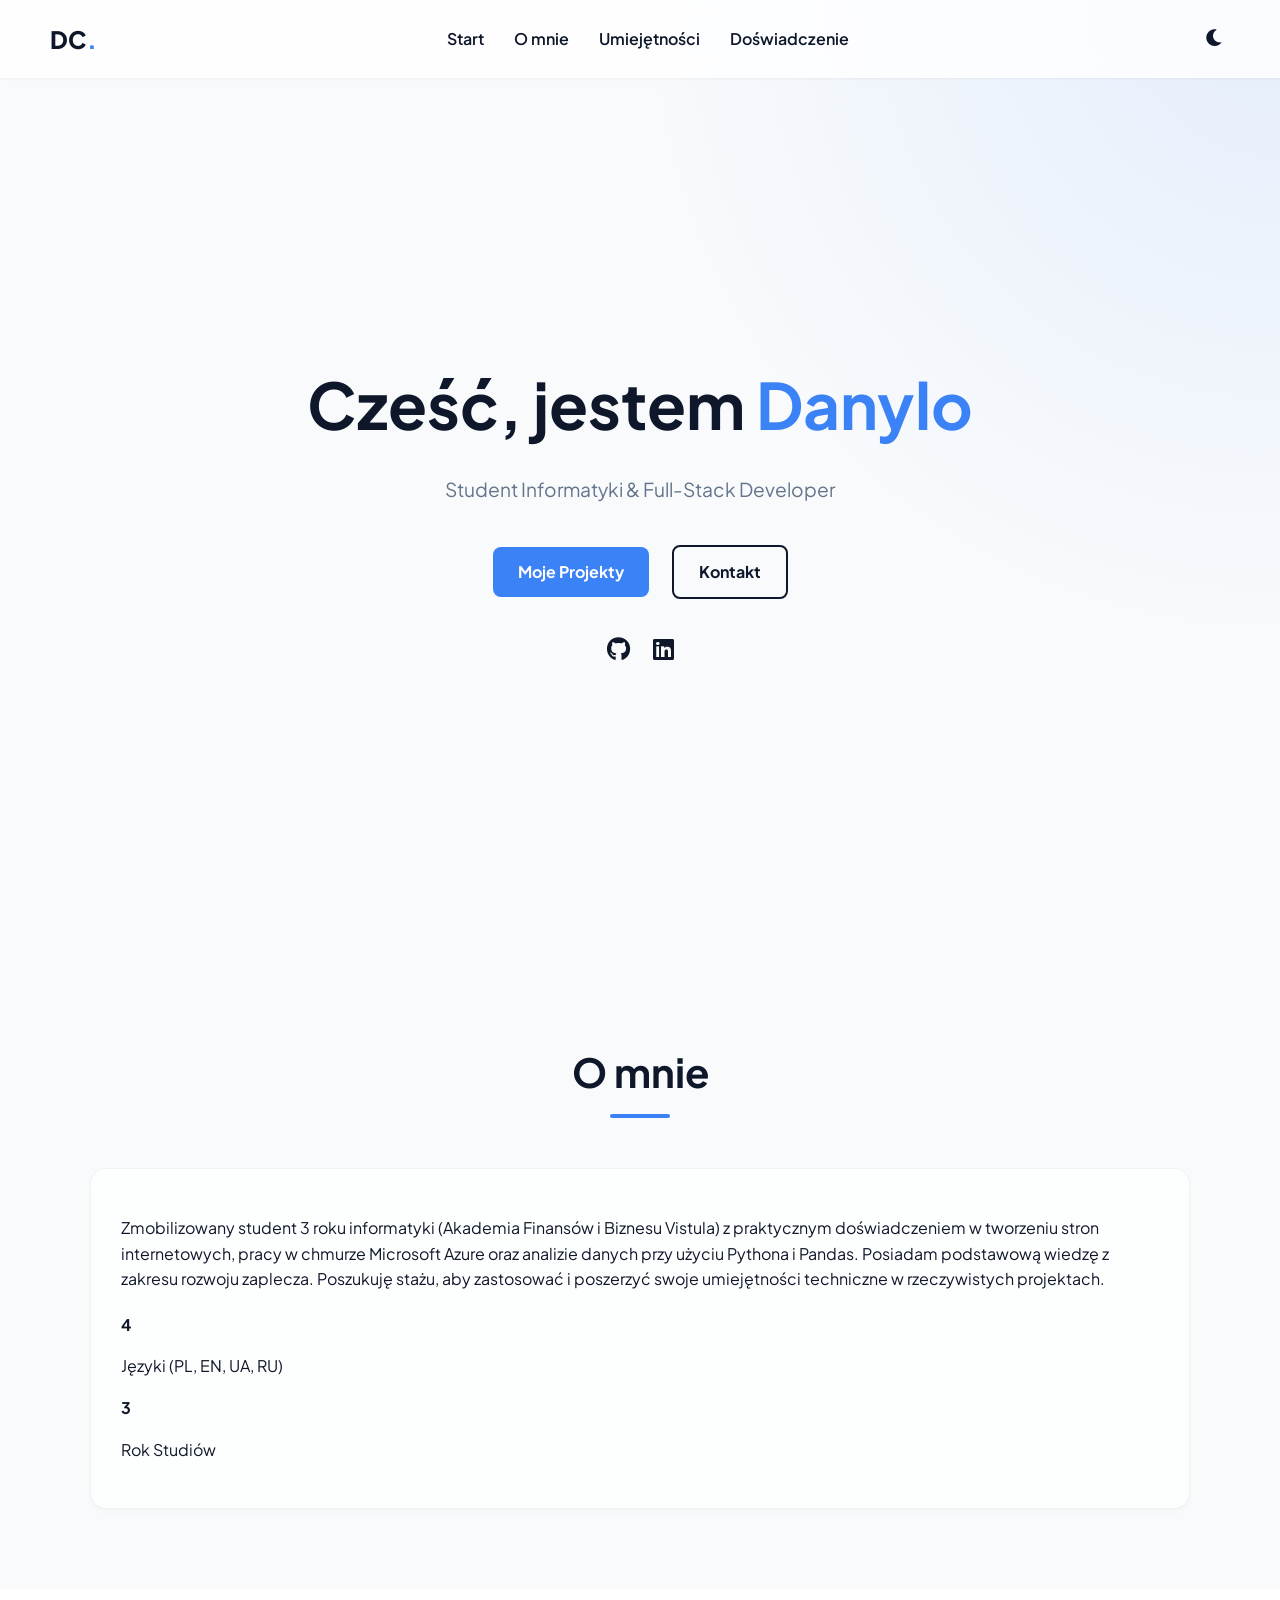
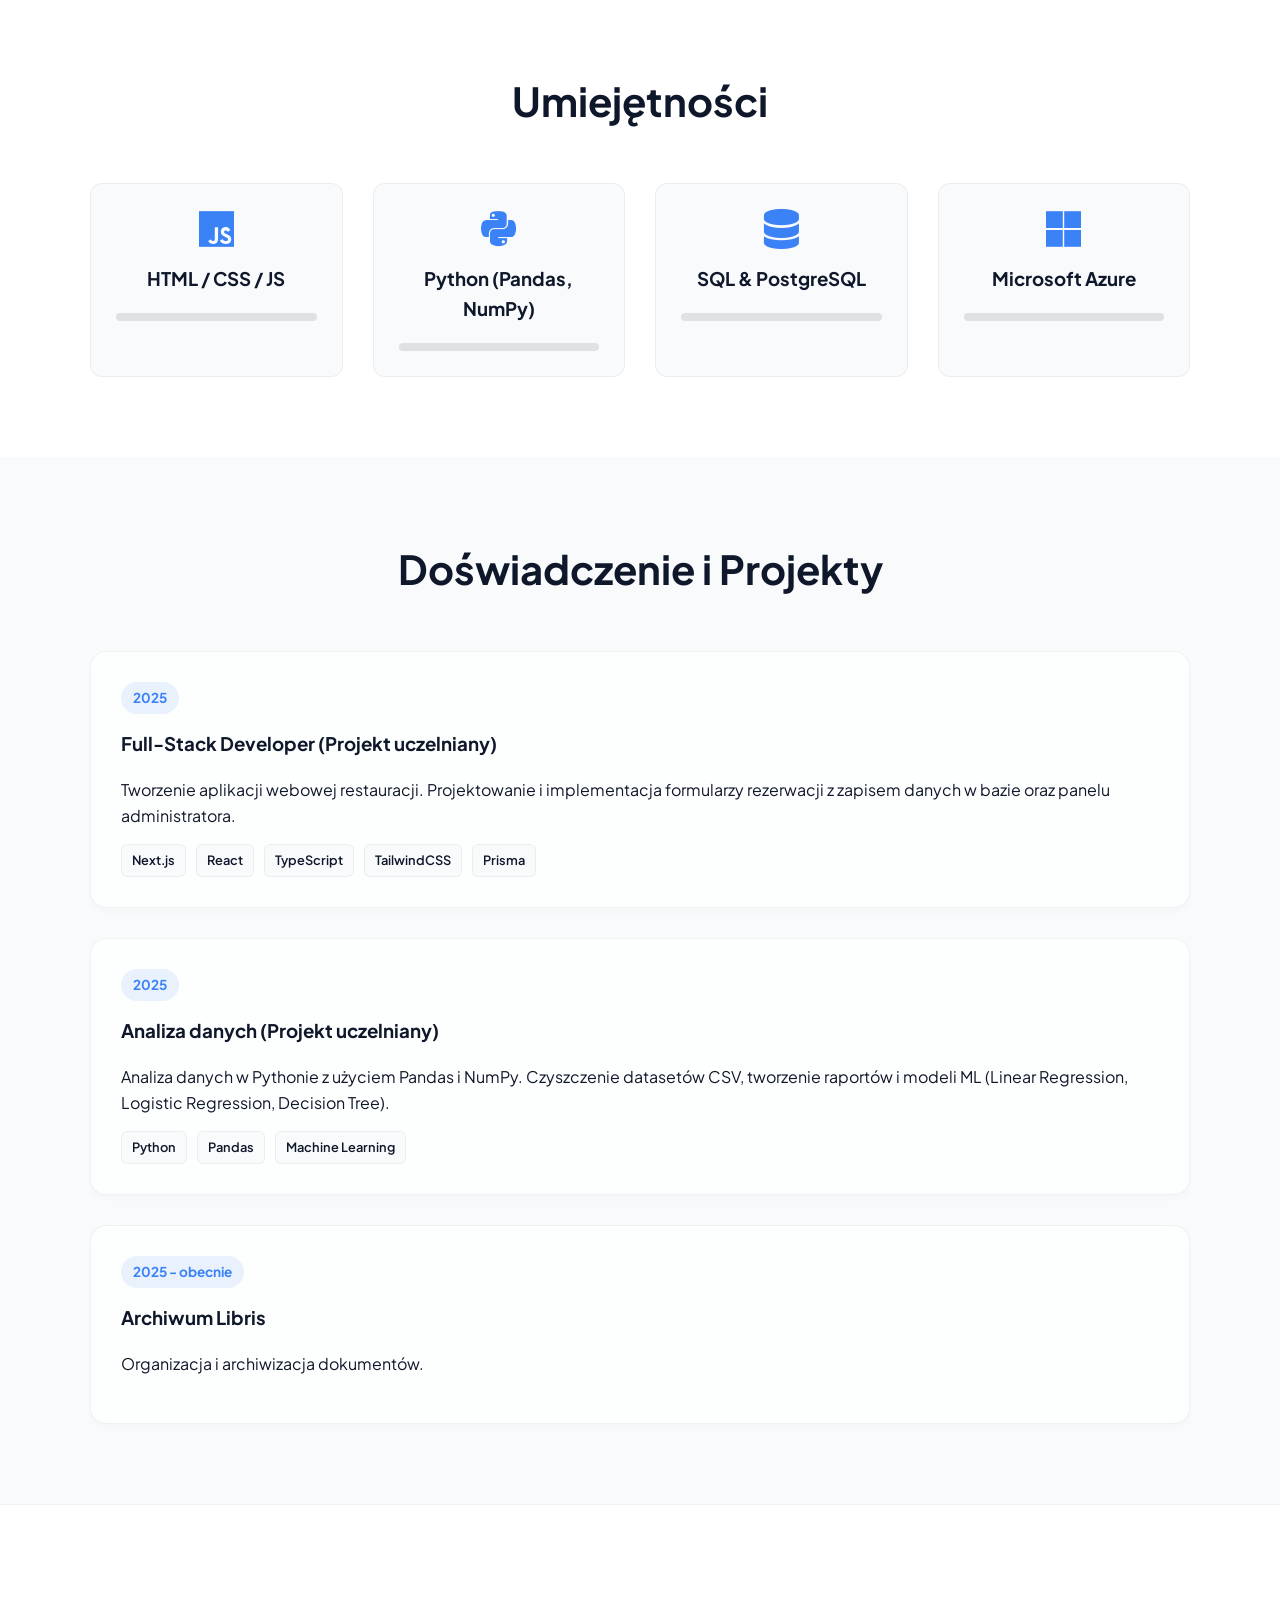
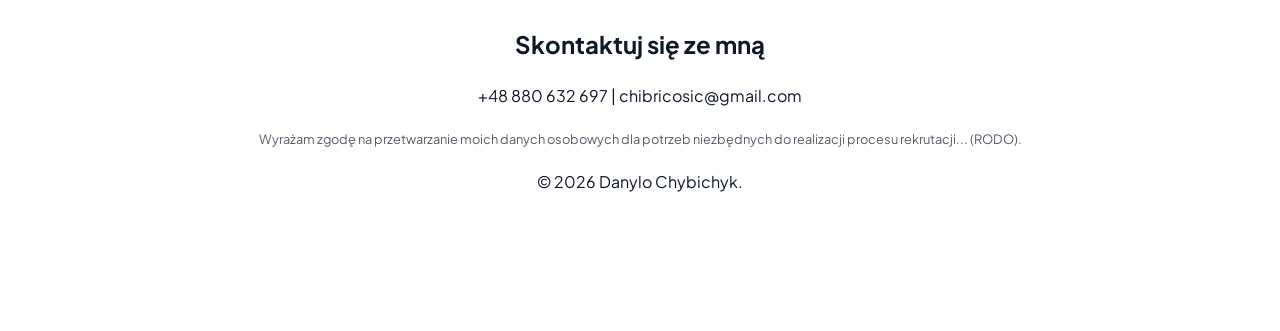
==== cv/index.html @ e134069a "Add files via upload" ====
<!DOCTYPE html>
<html lang="pl">
<head>
    <meta charset="UTF-8">
    <meta name="viewport" content="width=device-width, initial-scale=1.0">
    <title>Portfolio | Danylo Chybichyk</title>
    <link rel="stylesheet" href="https://cdnjs.cloudflare.com/ajax/libs/font-awesome/6.0.0/css/all.min.css">
    <link href="https://fonts.googleapis.com/css2?family=Plus+Jakarta+Sans:wght@300;400;700;800&display=swap" rel="stylesheet">
    <link rel="stylesheet" href="css/main.css">
    <link rel="stylesheet" href="css/components.css">
    <script src="js/theme.js" defer></script>
    <script src="js/skills.js" defer></script>
</head>
<body>

    <nav class="navbar">
        <div class="logo">DC<span>.</span></div>
        <ul class="nav-links">
            <li><a href="#home">Start</a></li>
            <li><a href="#about">O mnie</a></li>
            <li><a href="#skills">Umiejętności</a></li>
            <li><a href="#experience">Doświadczenie</a></li>
        </ul>
        <button id="theme-btn" class="theme-btn-mini"><i class="fas fa-moon"></i></button>
    </nav>

    <header id="home" class="hero">
        <div class="hero-content">
            <h1 class="reveal">Cześć, jestem <span>Danylo</span></h1>
            <p class="reveal">Student Informatyki & Full-Stack Developer</p>
            <div class="hero-btns reveal">
                <a href="#experience" class="btn-primary">Moje Projekty</a>
                <a href="#contact" class="btn-secondary">Kontakt</a>
            </div>
            <div class="social-links reveal" style="margin-top: 20px;">
                <a href="https://github.com/diepeeeece" target="_blank"><i class="fab fa-github"></i></a>
                <a href="https://www.linkedin.com/in/dchybic" target="_blank"><i class="fab fa-linkedin"></i></a>
            </div>
        </div>
    </header>

    <section id="about" class="container">
        <div class="section-title">
            <h2>O mnie</h2>
            <div class="underline"></div>
        </div>
        <div class="about-grid">
            <div class="about-text glass-panel">
                <p>Zmobilizowany student 3 roku informatyki (Akademia Finansów i Biznesu Vistula) z praktycznym doświadczeniem w tworzeniu stron internetowych, pracy w chmurze Microsoft Azure oraz analizie danych przy użyciu Pythona i Pandas. Posiadam podstawową wiedzę z zakresu rozwoju zaplecza. Poszukuję stażu, aby zastosować i poszerzyć swoje umiejętności techniczne w rzeczywistych projektach.</p>
                <div class="stats" style="margin-top: 20px;">
                    <div class="stat-item"><strong>4</strong><p>Języki (PL, EN, UA, RU)</p></div>
                    <div class="stat-item"><strong>3</strong><p>Rok Studiów</p></div>
                </div>
            </div>
        </div>
    </section>

    <section id="skills" class="bg-alt">
        <div class="container">
            <div class="section-title">
                <h2>Umiejętności</h2>
            </div>
            <div class="skills-grid">
                <div class="skill-card" data-width="85">
                    <i class="fab fa-js"></i>
                    <h3>HTML / CSS / JS</h3>
                    <div class="bar"><div class="fill"></div></div>
                </div>
                <div class="skill-card" data-width="80">
                    <i class="fab fa-python"></i>
                    <h3>Python (Pandas, NumPy)</h3>
                    <div class="bar"><div class="fill"></div></div>
                </div>
                <div class="skill-card" data-width="70">
                    <i class="fas fa-database"></i>
                    <h3>SQL & PostgreSQL</h3>
                    <div class="bar"><div class="fill"></div></div>
                </div>
                <div class="skill-card" data-width="60">
                    <i class="fab fa-microsoft"></i>
                    <h3>Microsoft Azure</h3>
                    <div class="bar"><div class="fill"></div></div>
                </div>
            </div>
        </div>
    </section>

    <section id="experience" class="container">
        <div class="section-title">
            <h2>Doświadczenie i Projekty</h2>
        </div>
        <div class="projects-grid">
            
            <div class="project-card glass-panel">
                <div class="project-info">
                    <span class="date-badge">2025</span>
                    <h3>Full-Stack Developer (Projekt uczelniany)</h3>
                    <p>Tworzenie aplikacji webowej restauracji. Projektowanie i implementacja formularzy rezerwacji z zapisem danych w bazie oraz panelu administratora.</p>
                    <div class="tech-stack">
                        <span>Next.js</span> <span>React</span> <span>TypeScript</span> <span>TailwindCSS</span> <span>Prisma</span>
                    </div>
                </div>
            </div>

            <div class="project-card glass-panel">
                <div class="project-info">
                    <span class="date-badge">2025</span>
                    <h3>Analiza danych (Projekt uczelniany)</h3>
                    <p>Analiza danych w Pythonie z użyciem Pandas i NumPy. Czyszczenie datasetów CSV, tworzenie raportów i modeli ML (Linear Regression, Logistic Regression, Decision Tree).</p>
                    <div class="tech-stack">
                        <span>Python</span> <span>Pandas</span> <span>Machine Learning</span>
                    </div>
                </div>
            </div>

            <div class="project-card glass-panel">
                <div class="project-info">
                    <span class="date-badge">2025 - obecnie</span>
                    <h3>Archiwum Libris</h3>
                    <p>Organizacja i archiwizacja dokumentów.</p>
                </div>
            </div>

        </div>
    </section>

    <footer id="contact">
        <div class="container text-center">
            <h2>Skontaktuj się ze mną</h2>
            <p> +48 880 632 697 | chibricosic@gmail.com</p>
            <p style="margin-top: 20px; font-size: 0.8rem; opacity: 0.7;">
                Wyrażam zgodę na przetwarzanie moich danych osobowych dla potrzeb niezbędnych do realizacji procesu rekrutacji... (RODO).
            </p>
            <p style="margin-top: 20px;">&copy; 2026 Danylo Chybichyk.</p>
        </div>
    </footer>

</body>
</html>
---- cv/css/main.css ----
:root {
    --primary: #3b82f6;
    --secondary: #10b981;
    --bg: #f8fafc;
    --bg-alt: #ffffff;
    --text: #0f172a;
    --text-muted: #64748b;
    --nav-bg: rgba(255, 255, 255, 0.8);
    --glass-bg: rgba(255, 255, 255, 0.7);
    --glass-border: rgba(0, 0, 0, 0.05);
    --transition: all 0.3s ease;
}

[data-theme="dark"] {
    --primary: #60a5fa;
    --secondary: #34d399;
    --bg: #0f172a;
    --bg-alt: #1e293b;
    --text: #f8fafc;
    --text-muted: #94a3b8;
    --nav-bg: rgba(15, 23, 42, 0.8);
    --glass-bg: rgba(30, 41, 59, 0.7);
    --glass-border: rgba(255, 255, 255, 0.1);
}

html { scroll-behavior: smooth; }

body {
    margin: 0;
    font-family: 'Plus Jakarta Sans', sans-serif;
    background-color: var(--bg);
    color: var(--text);
    line-height: 1.6;
    transition: background-color var(--transition), color var(--transition);
}

.container {
    max-width: 1100px;
    margin: 0 auto;
    padding: 80px 20px;
}

.bg-alt { background-color: var(--bg-alt); }
.text-center { text-align: center; }

/* Navbar */
.navbar {
    position: fixed;
    top: 0; width: 100%;
    display: flex; justify-content: space-between; align-items: center;
    padding: 20px 50px;
    background: var(--nav-bg);
    backdrop-filter: blur(10px);
    z-index: 1000;
    box-sizing: border-box;
    box-shadow: 0 1px 3px rgba(0,0,0,0.05);
}

.logo { font-size: 1.5rem; font-weight: 800; }
.logo span { color: var(--primary); }

.nav-links { display: flex; list-style: none; gap: 30px; margin: 0; padding: 0; }
.nav-links a { text-decoration: none; color: var(--text); font-weight: 600; transition: color var(--transition); }
.nav-links a:hover { color: var(--primary); }

.theme-btn-mini {
    background: none; border: none; color: var(--text); font-size: 1.2rem; cursor: pointer;
}

/* Typography */
h1, h2, h3 { color: var(--text); margin-top: 0; }
.section-title { text-align: center; margin-bottom: 50px; }
.section-title h2 { font-size: 2.5rem; margin-bottom: 10px; }
.underline { height: 4px; width: 60px; background: var(--primary); margin: 0 auto; border-radius: 2px; }

/* Buttons & Links */
.btn-primary, .btn-secondary {
    padding: 12px 25px; border-radius: 8px; text-decoration: none; font-weight: bold; display: inline-block; margin: 10px; transition: var(--transition);
}
.btn-primary { background: var(--primary); color: #fff; }
.btn-primary:hover { transform: translateY(-3px); box-shadow: 0 10px 20px rgba(59, 130, 246, 0.3); }
.btn-secondary { background: transparent; color: var(--text); border: 2px solid var(--text); }

.social-links a {
    color: var(--text); font-size: 1.5rem; margin: 0 10px; transition: color var(--transition);
}
.social-links a:hover { color: var(--primary); }

footer { background: var(--bg-alt); padding: 40px 20px; border-top: 1px solid var(--glass-border); }
---- cv/css/components.css ----
/* Hero Section */
.hero {
    height: 100vh;
    display: flex; align-items: center; justify-content: center;
    text-align: center;
    background: radial-gradient(circle at top right, rgba(59, 130, 246, 0.1), transparent 40%);
    padding-top: 60px;
}
.hero h1 { font-size: 4rem; margin-bottom: 10px; }
.hero h1 span { color: var(--primary); }
.hero p { font-size: 1.2rem; color: var(--text-muted); margin-bottom: 30px; }

/* Glass Panels */
.glass-panel {
    background: var(--glass-bg);
    backdrop-filter: blur(12px);
    border: 1px solid var(--glass-border);
    border-radius: 16px;
    padding: 30px;
    box-shadow: 0 4px 6px rgba(0, 0, 0, 0.02);
}

/* Skills Grid */
.skills-grid {
    display: grid;
    grid-template-columns: repeat(auto-fit, minmax(220px, 1fr));
    gap: 30px;
}
.skill-card {
    background: var(--bg); border: 1px solid var(--glass-border); padding: 25px; border-radius: 12px; text-align: center; transition: transform 0.3s;
}
.skill-card:hover { transform: translateY(-5px); }
.skill-card i { font-size: 2.5rem; color: var(--primary); margin-bottom: 15px; }
.bar { background: rgba(0,0,0,0.1); height: 8px; border-radius: 4px; overflow: hidden; margin-top: 15px; }
.fill { background: var(--primary); height: 100%; width: 0; transition: width 1.5s ease; border-radius: 4px; }

/* Projects / Experience */
.projects-grid {
    display: grid; gap: 30px;
}
.project-card { transition: transform 0.3s; }
.project-card:hover { transform: translateY(-5px); border-color: var(--primary); }
.date-badge { display: inline-block; background: rgba(59, 130, 246, 0.1); color: var(--primary); padding: 5px 12px; border-radius: 20px; font-size: 0.85rem; font-weight: bold; margin-bottom: 15px; }
.tech-stack { margin-top: 15px; display: flex; flex-wrap: wrap; gap: 10px; }
.tech-stack span { background: var(--bg); border: 1px solid var(--glass-border); padding: 5px 10px; border-radius: 6px; font-size: 0.8rem; font-weight: 600; }

/* Animations classes for JS */
.reveal { opacity: 0; transform: translateY(30px); transition: all 0.8s ease; }
.reveal.active { opacity: 1; transform: translateY(0); }

@media (max-width: 768px) {
    .navbar { padding: 15px 20px; }
    .nav-links { display: none; }
    .hero h1 { font-size: 2.5rem; }
}

.stat-item {
    display: flex;
    flex-direction: column;
    justify-content: center;
}
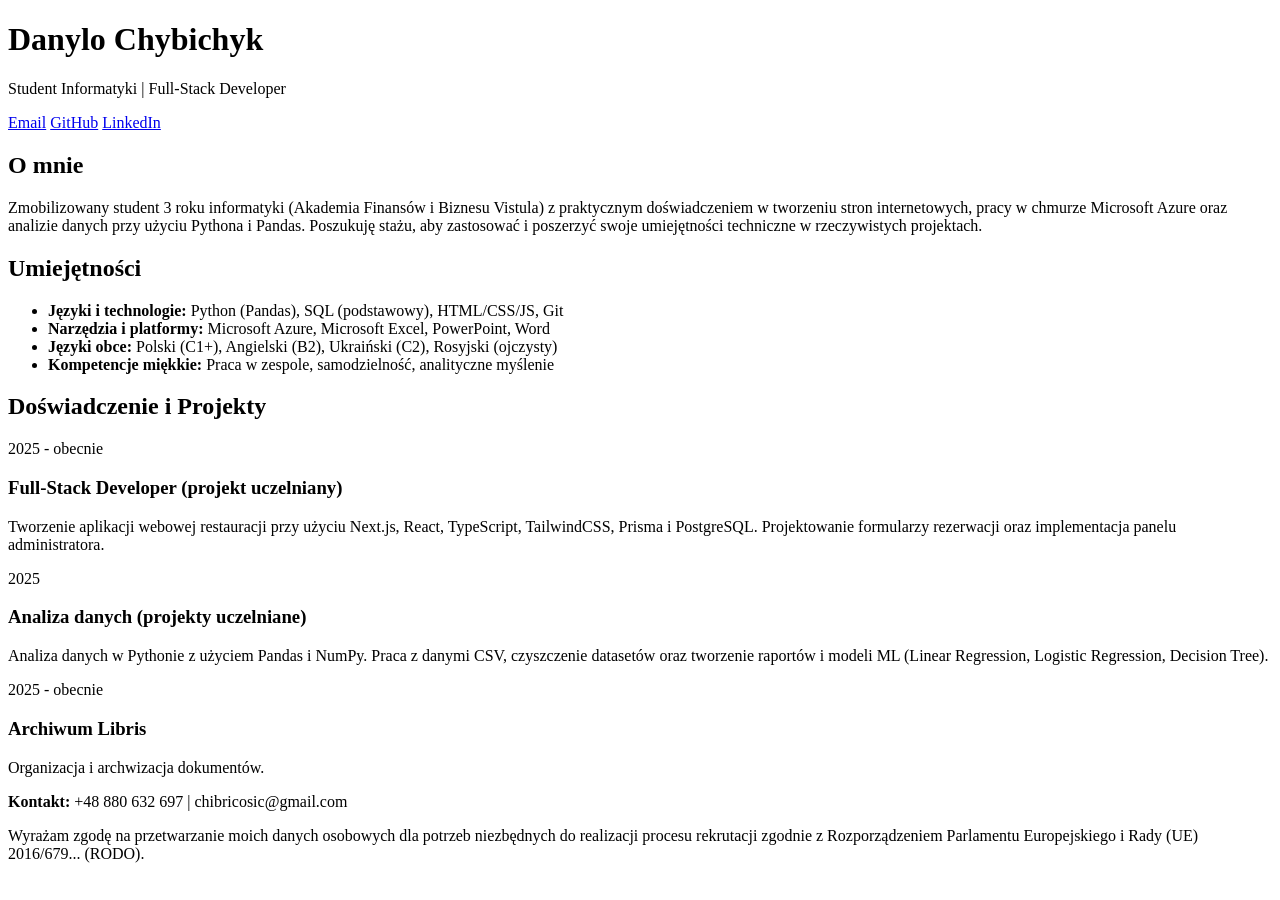
==== commit 4ac92c7b: "Add files via upload" ====
--- a/cv/index.html
+++ b/cv/index.html
@@ -1,139 +1,115 @@
-<!DOCTYPE html>
+<!doctype html>
 <html lang="pl">
-<head>
-    <meta charset="UTF-8">
-    <meta name="viewport" content="width=device-width, initial-scale=1.0">
-    <title>Portfolio | Danylo Chybichyk</title>
-    <link rel="stylesheet" href="https://cdnjs.cloudflare.com/ajax/libs/font-awesome/6.0.0/css/all.min.css">
-    <link href="https://fonts.googleapis.com/css2?family=Plus+Jakarta+Sans:wght@300;400;700;800&display=swap" rel="stylesheet">
-    <link rel="stylesheet" href="css/main.css">
-    <link rel="stylesheet" href="css/components.css">
-    <script src="js/theme.js" defer></script>
-    <script src="js/skills.js" defer></script>
-</head>
-<body>
+  <head>
+    <meta charset="UTF-8" />
+    <meta name="viewport" content="width=device-width, initial-scale=1.0" />
+    <title>CV | Danylo Chybichyk</title>
+    <link rel="preconnect" href="https://fonts.googleapis.com" />
+    <link rel="preconnect" href="https://fonts.gstatic.com" crossorigin />
+    <link
+      href="https://fonts.googleapis.com/css2?family=Montserrat:wght@300;400;600;700&display=swap"
+      rel="stylesheet"
+    />
 
-    <nav class="navbar">
-        <div class="logo">DC<span>.</span></div>
-        <ul class="nav-links">
-            <li><a href="#home">Start</a></li>
-            <li><a href="#about">O mnie</a></li>
-            <li><a href="#skills">Umiejętności</a></li>
-            <li><a href="#experience">Doświadczenie</a></li>
-        </ul>
-        <button id="theme-btn" class="theme-btn-mini"><i class="fas fa-moon"></i></button>
-    </nav>
-
-    <header id="home" class="hero">
-        <div class="hero-content">
-            <h1 class="reveal">Cześć, jestem <span>Danylo</span></h1>
-            <p class="reveal">Student Informatyki & Full-Stack Developer</p>
-            <div class="hero-btns reveal">
-                <a href="#experience" class="btn-primary">Moje Projekty</a>
-                <a href="#contact" class="btn-secondary">Kontakt</a>
-            </div>
-            <div class="social-links reveal" style="margin-top: 20px;">
-                <a href="https://github.com/diepeeeece" target="_blank"><i class="fab fa-github"></i></a>
-                <a href="https://www.linkedin.com/in/dchybic" target="_blank"><i class="fab fa-linkedin"></i></a>
-            </div>
+    <link rel="stylesheet" href="/css/styles.css" />
+  </head>
+  <body>
+    <header class="hero-section">
+      <div class="container text-center">
+        <h1>Danylo Chybichyk</h1>
+        <p class="subtitle">Student Informatyki | Full-Stack Developer</p>
+        <div class="contact-links">
+          <a href="mailto:chibricosic@gmail.com" class="btn">Email</a>
+          <a
+            href="https://github.com/diepeeeece"
+            target="_blank"
+            class="btn btn-outline"
+            >GitHub</a
+          >
+          <a
+            href="https://www.linkedin.com/in/dchybic"
+            target="_blank"
+            class="btn btn-outline"
+            >LinkedIn</a
+          >
         </div>
+      </div>
     </header>
 
-    <section id="about" class="container">
-        <div class="section-title">
-            <h2>O mnie</h2>
-            <div class="underline"></div>
+    <main class="container">
+      <section class="card section-spacing">
+        <h2 class="section-title">O mnie</h2>
+        <p>
+          Zmobilizowany student 3 roku informatyki (Akademia Finansów i Biznesu
+          Vistula) z praktycznym doświadczeniem w tworzeniu stron internetowych,
+          pracy w chmurze Microsoft Azure oraz analizie danych przy użyciu
+          Pythona i Pandas. Poszukuję stażu, aby zastosować i poszerzyć swoje
+          umiejętności techniczne w rzeczywistych projektach.
+        </p>
+      </section>
+
+      <section class="card section-spacing">
+        <h2 class="section-title">Umiejętności</h2>
+        <ul class="skills-list">
+          <li>
+            <strong>Języki i technologie:</strong> Python (Pandas), SQL
+            (podstawowy), HTML/CSS/JS, Git
+          </li>
+          <li>
+            <strong>Narzędzia i platformy:</strong> Microsoft Azure, Microsoft
+            Excel, PowerPoint, Word
+          </li>
+          <li>
+            <strong>Języki obce:</strong> Polski (C1+), Angielski (B2),
+            Ukraiński (C2), Rosyjski (ojczysty)
+          </li>
+          <li>
+            <strong>Kompetencje miękkie:</strong> Praca w zespole,
+            samodzielność, analityczne myślenie
+          </li>
+        </ul>
+      </section>
+
+      <section class="card section-spacing">
+        <h2 class="section-title">Doświadczenie i Projekty</h2>
+
+        <div class="timeline-item">
+          <div class="timeline-date">2025 - obecnie</div>
+          <h3>Full-Stack Developer (projekt uczelniany)</h3>
+          <p>
+            Tworzenie aplikacji webowej restauracji przy użyciu Next.js, React,
+            TypeScript, TailwindCSS, Prisma i PostgreSQL. Projektowanie
+            formularzy rezerwacji oraz implementacja panelu administratora.
+          </p>
         </div>
-        <div class="about-grid">
-            <div class="about-text glass-panel">
-                <p>Zmobilizowany student 3 roku informatyki (Akademia Finansów i Biznesu Vistula) z praktycznym doświadczeniem w tworzeniu stron internetowych, pracy w chmurze Microsoft Azure oraz analizie danych przy użyciu Pythona i Pandas. Posiadam podstawową wiedzę z zakresu rozwoju zaplecza. Poszukuję stażu, aby zastosować i poszerzyć swoje umiejętności techniczne w rzeczywistych projektach.</p>
-                <div class="stats" style="margin-top: 20px;">
-                    <div class="stat-item"><strong>4</strong><p>Języki (PL, EN, UA, RU)</p></div>
-                    <div class="stat-item"><strong>3</strong><p>Rok Studiów</p></div>
-                </div>
-            </div>
+
+        <div class="timeline-item">
+          <div class="timeline-date">2025</div>
+          <h3>Analiza danych (projekty uczelniane)</h3>
+          <p>
+            Analiza danych w Pythonie z użyciem Pandas i NumPy. Praca z danymi
+            CSV, czyszczenie datasetów oraz tworzenie raportów i modeli ML
+            (Linear Regression, Logistic Regression, Decision Tree).
+          </p>
         </div>
-    </section>
 
-    <section id="skills" class="bg-alt">
-        <div class="container">
-            <div class="section-title">
-                <h2>Umiejętności</h2>
-            </div>
-            <div class="skills-grid">
-                <div class="skill-card" data-width="85">
-                    <i class="fab fa-js"></i>
-                    <h3>HTML / CSS / JS</h3>
-                    <div class="bar"><div class="fill"></div></div>
-                </div>
-                <div class="skill-card" data-width="80">
-                    <i class="fab fa-python"></i>
-                    <h3>Python (Pandas, NumPy)</h3>
-                    <div class="bar"><div class="fill"></div></div>
-                </div>
-                <div class="skill-card" data-width="70">
-                    <i class="fas fa-database"></i>
-                    <h3>SQL & PostgreSQL</h3>
-                    <div class="bar"><div class="fill"></div></div>
-                </div>
-                <div class="skill-card" data-width="60">
-                    <i class="fab fa-microsoft"></i>
-                    <h3>Microsoft Azure</h3>
-                    <div class="bar"><div class="fill"></div></div>
-                </div>
-            </div>
+        <div class="timeline-item">
+          <div class="timeline-date">2025 - obecnie</div>
+          <h3>Archiwum Libris</h3>
+          <p>Organizacja i archwizacja dokumentów.</p>
         </div>
-    </section>
+      </section>
+    </main>
 
-    <section id="experience" class="container">
-        <div class="section-title">
-            <h2>Doświadczenie i Projekty</h2>
-        </div>
-        <div class="projects-grid">
-            
-            <div class="project-card glass-panel">
-                <div class="project-info">
-                    <span class="date-badge">2025</span>
-                    <h3>Full-Stack Developer (Projekt uczelniany)</h3>
-                    <p>Tworzenie aplikacji webowej restauracji. Projektowanie i implementacja formularzy rezerwacji z zapisem danych w bazie oraz panelu administratora.</p>
-                    <div class="tech-stack">
-                        <span>Next.js</span> <span>React</span> <span>TypeScript</span> <span>TailwindCSS</span> <span>Prisma</span>
-                    </div>
-                </div>
-            </div>
-
-            <div class="project-card glass-panel">
-                <div class="project-info">
-                    <span class="date-badge">2025</span>
-                    <h3>Analiza danych (Projekt uczelniany)</h3>
-                    <p>Analiza danych w Pythonie z użyciem Pandas i NumPy. Czyszczenie datasetów CSV, tworzenie raportów i modeli ML (Linear Regression, Logistic Regression, Decision Tree).</p>
-                    <div class="tech-stack">
-                        <span>Python</span> <span>Pandas</span> <span>Machine Learning</span>
-                    </div>
-                </div>
-            </div>
-
-            <div class="project-card glass-panel">
-                <div class="project-info">
-                    <span class="date-badge">2025 - obecnie</span>
-                    <h3>Archiwum Libris</h3>
-                    <p>Organizacja i archiwizacja dokumentów.</p>
-                </div>
-            </div>
-
-        </div>
-    </section>
-
-    <footer id="contact">
-        <div class="container text-center">
-            <h2>Skontaktuj się ze mną</h2>
-            <p> +48 880 632 697 | chibricosic@gmail.com</p>
-            <p style="margin-top: 20px; font-size: 0.8rem; opacity: 0.7;">
-                Wyrażam zgodę na przetwarzanie moich danych osobowych dla potrzeb niezbędnych do realizacji procesu rekrutacji... (RODO).
-            </p>
-            <p style="margin-top: 20px;">&copy; 2026 Danylo Chybichyk.</p>
-        </div>
+    <footer class="footer-section">
+      <div class="container text-center">
+        <p><strong>Kontakt:</strong> +48 880 632 697 | chibricosic@gmail.com</p>
+        <p class="rodo-text">
+          Wyrażam zgodę na przetwarzanie moich danych osobowych dla potrzeb
+          niezbędnych do realizacji procesu rekrutacji zgodnie z Rozporządzeniem
+          Parlamentu Europejskiego i Rady (UE) 2016/679... (RODO).
+        </p>
+      </div>
     </footer>
-
-</body>
-</html>+  </body>
+</html>
